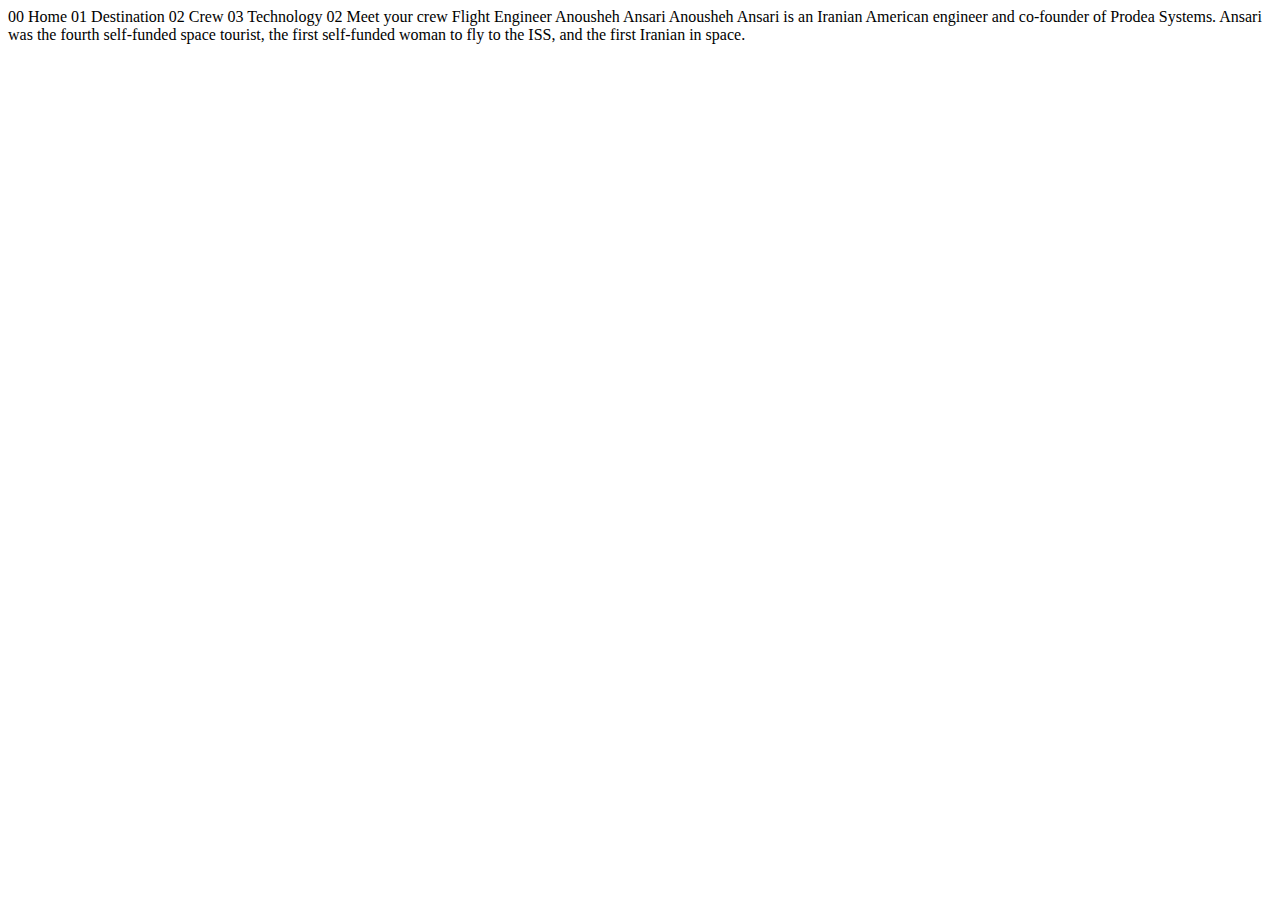
==== starter-code/crew-engineer.html @ ad38965b "Finished Navbar" ====
<!DOCTYPE html>
<html lang="en">
<head>
  <meta charset="UTF-8">
  <meta name="viewport" content="width=device-width, initial-scale=1.0">

  <link rel="icon" type="image/png" sizes="32x32" href="./assets/favicon-32x32.png">
  
  <title>Frontend Mentor | Space tourism website</title>
</head>
<body>

  00 Home
  01 Destination
  02 Crew
  03 Technology

  02 Meet your crew

  Flight Engineer
  Anousheh Ansari

  Anousheh Ansari is an Iranian American engineer and co-founder of Prodea Systems. 
  Ansari was the fourth self-funded space tourist, the first self-funded woman to 
  fly to the ISS, and the first Iranian in space. 
</body>
</html>
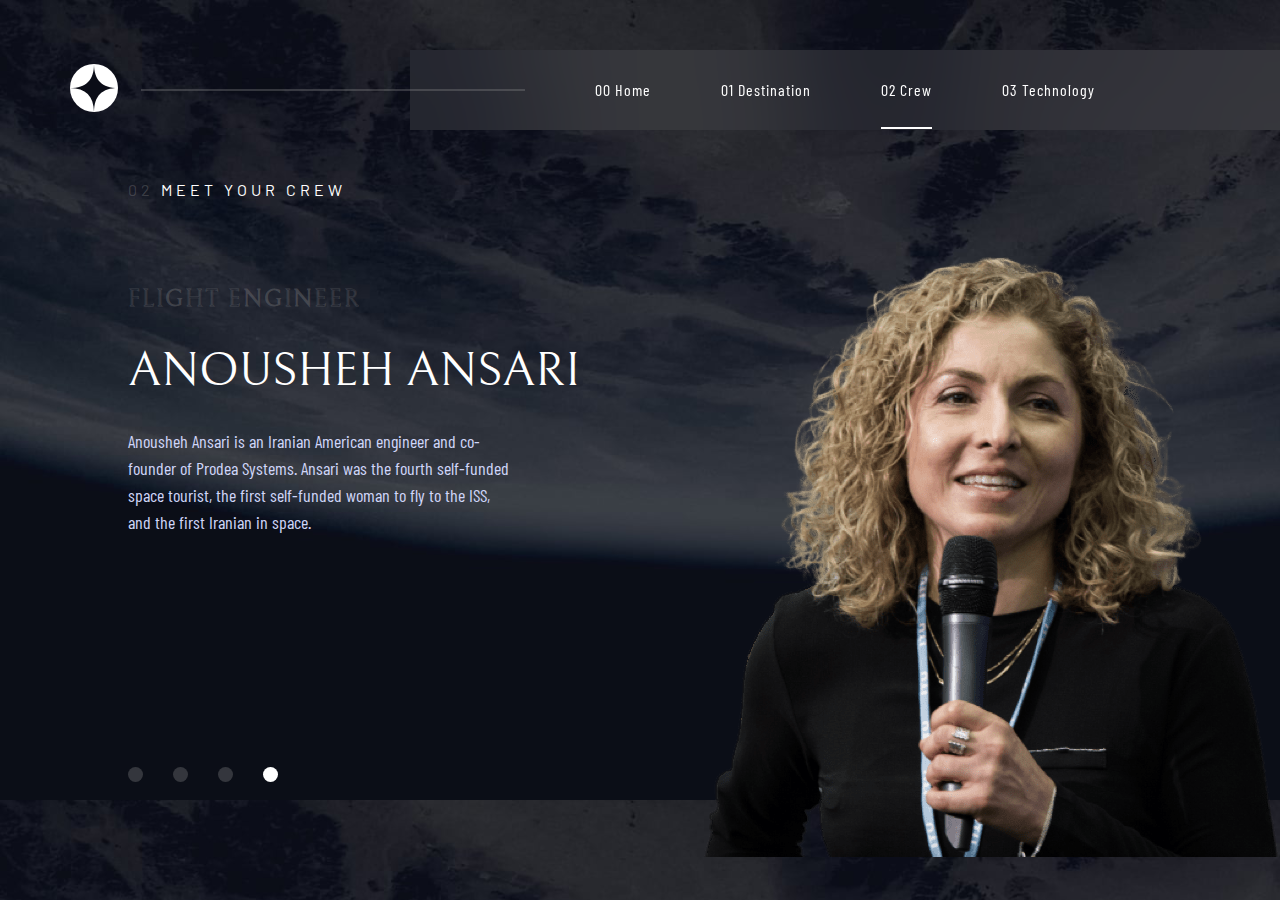
==== commit a4d7f11b: "Finished Destination & Crew" ====
--- a/starter-code/crew-engineer.html
+++ b/starter-code/crew-engineer.html
@@ -1,15 +1,35 @@
 <!DOCTYPE html>
 <html lang="en">
-<head>
-  <meta charset="UTF-8">
-  <meta name="viewport" content="width=device-width, initial-scale=1.0">
+  <head>
+    <meta charset="UTF-8" />
+    <meta name="viewport" content="width=device-width, initial-scale=1.0" />
+    <link rel="stylesheet" href="./css/crew.css" />
+    <link rel="stylesheet" href="./css/framework.css" />
+    <link
+      rel="icon"
+      type="image/png"
+      sizes="32x32"
+      href="./assets/favicon-32x32.png"
+    />
+    <!-- Google Fonts -->
+    <link rel="preconnect" href="https://fonts.googleapis.com" />
+    <link rel="preconnect" href="https://fonts.gstatic.com" crossorigin />
+    <link
+      href="https://fonts.googleapis.com/css2?family=Barlow+Condensed:ital,wght@0,100;0,200;0,300;0,400;0,500;0,600;0,700;0,800;0,900;1,100;1,200;1,300;1,400;1,500;1,600;1,700;1,800;1,900&family=Barlow:ital,wght@0,100;0,200;0,300;0,400;0,500;0,600;0,700;0,800;0,900;1,100;1,200;1,300;1,400;1,500;1,600;1,700;1,800;1,900&family=Bellefair&display=swap"
+      rel="stylesheet"
+    />
+    <!-- Google Fonts -->
+    <link
+      rel="icon"
+      type="image/png"
+      sizes="32x32"
+      href="./assets/favicon-32x32.png"
+    />
 
-  <link rel="icon" type="image/png" sizes="32x32" href="./assets/favicon-32x32.png">
-  
-  <title>Frontend Mentor | Space tourism website</title>
-</head>
-<body>
-
+    <title>Crew | Commander</title>
+  </head>
+  <body>
+    <!-- 
   00 Home
   01 Destination
   02 Crew
@@ -22,6 +42,54 @@
 
   Anousheh Ansari is an Iranian American engineer and co-founder of Prodea Systems. 
   Ansari was the fourth self-funded space tourist, the first self-funded woman to 
-  fly to the ISS, and the first Iranian in space. 
-</body>
-</html>+  fly to the ISS, and the first Iranian in space.  -->
+    <div class="landing">
+      <div class="navbar">
+        <div class="logo">
+          <img src="./assets/shared/logo.svg" alt="" />
+        </div>
+        <span class="line mobile-d-none"></span>
+        <ul>
+          <li><a href="/index.html" class="link-style">00 Home</a></li>
+          <li>
+            <a href="./destination-moon.html" class="link-style"
+              >01 Destination</a
+            >
+          </li>
+          <li>
+            <a href="./crew-commander.html" class="link-style active"
+              >02 Crew</a
+            >
+          </li>
+          <li>
+            <a href="./technology-vehicle.html" class="link-style"
+              >03 Technology</a
+            >
+          </li>
+        </ul>
+      </div>
+      <div class="container">
+        <p><span>02</span> MEET YOUR CREW</p>
+        <div class="info">
+          <h2>FLIGHT ENGINEER</h2>
+          <h1>ANOUSHEH ANSARI</h1>
+          <p>
+            Anousheh Ansari is an Iranian American engineer and co-founder of
+            Prodea Systems. Ansari was the fourth self-funded space tourist, the
+            first self-funded woman to fly to the ISS, and the first Iranian in
+            space.
+          </p>
+          <div class="bullets">
+            <ul>
+              <a href="./crew-commander.html" class=""><li></li></a>
+              <a href="./crew-specialist.html" class=""><li></li></a>
+              <a href="./crew-pilot.html" class=""><li></li></a>
+              <a href="./crew-engineer.html" class="active"><li></li></a>
+            </ul>
+          </div>
+        </div>
+        <img src="./assets/crew/image-anousheh-ansari.png" alt="" class="image" />
+      </div>
+    </div>
+  </body>
+</html>
--- a/starter-code/css/crew.css
+++ b/starter-code/css/crew.css
@@ -0,0 +1,98 @@
+/* Start General Rules */
+:root {
+    --dark-color: #0B0D17;
+    --light-color: #D0D6F9;
+    --white: #ffffff;
+    --main-font: "Bellefair", serif;
+    --secondary-font: "Barlow Condensed", sans-serif; 
+    --text-font: "Barlow", sans-serif;
+}
+* {
+    padding: 0;
+    margin: 0;
+    box-sizing: border-box;
+}
+body {
+    background-image: url("../assets/crew/background-crew-desktop.jpg");
+    background-size: cover;
+    color: var(--white);
+}
+/* End General Rules */
+/* Start Content */
+.container {
+    display: grid;
+    grid-template-columns: repeat(2, 1fr);
+    width: calc(100% - 10%);
+    margin-left: 10%;
+    position: relative;
+}
+.container > p {
+    grid-column: span 1 / span 1;
+    max-width: fit-content;
+    max-height: fit-content;
+    font-family: var(--text-font);
+    letter-spacing: 4px;
+}
+.container > p > span {
+    color: #9797974c;
+}
+.container img {
+    /* width: 357px; */
+    /* height: 500px; */
+    grid-column: 2 / 3;
+}
+.container .image {
+    position: absolute;
+    margin-top: 75px;
+}
+.info {
+    grid-column: 1 / 2;
+    margin-top: 15%;
+}
+.info h1 {
+    font-size: 3rem;
+    font-family: var(--main-font);
+    font-weight: 400;
+    margin-block: 30px;
+    max-width: 500px;
+}
+.info h2 {
+    font-size: 1.5rem;
+    color: #9797974c;
+    font-family: var(--main-font);
+    letter-spacing: 2px;
+}
+.info > p {
+    color: var(--light-color);
+    max-width: 67%;
+    font-size: 18px;
+    line-height: 150%;
+    font-family: var(--secondary-font);
+}
+/* End Content */
+/* Start Bullets */
+.bullets ul {
+    list-style-type: none;
+    display: flex;
+    margin-left: -15px;
+    position: absolute;
+    margin-top: 20%;
+}
+.bullets ul a {
+    width: 15px;
+    height: 15px;
+    background-color: #9797974c;
+    border-radius: 50%;
+    margin-inline: 15px;
+    cursor: pointer;
+}
+.bullets ul a:not(.active):hover {
+    background-color: #9797977e;
+}
+.bullets .active {
+    background-color: var(--white);
+}
+.bullets .special {
+    margin-top: calc(13% + 7px)
+}
+/* End Bullets */--- a/starter-code/css/framework.css
+++ b/starter-code/css/framework.css
@@ -0,0 +1,76 @@
+:root {
+    --dark-color: #0B0D17;
+    --light-color: #D0D6F9;
+    --white: #ffffff;
+    --main-font: "Bellefair", serif;
+    --secondary-font: "Barlow Condensed", sans-serif; 
+    --text-font: "Barlow", sans-serif;
+}
+.link-style {
+    color: var(--white);
+    text-decoration: none;
+    font-family: var(--secondary-font);
+    letter-spacing: 1px;
+    position: relative;
+}
+.active:hover::after {
+    opacity: 1;
+}
+/* Start Navbar Styling */
+.navbar {
+    display: flex;
+    justify-content: space-between;
+    align-items: center;
+    margin: 40px 0;
+    width: auto;
+    height: 100px;
+}
+.navbar .logo {
+    margin-left: 70px;
+}
+.line {
+    height: 2px;
+    width: 30%;
+    position: absolute;
+    background-color: #9797974c;
+    margin-left: 11%;
+    z-index: 2;
+}
+.navbar ul {
+    display: flex;
+    list-style-type: none;
+    padding: 30px 150px;
+    backdrop-filter: blur(50px);
+    background-color: #97979722;
+}
+.navbar ul li {
+    padding-inline: 35px;
+}
+ul li a::after {
+    content: '';
+    width: 0;
+    height: 2px;
+    background-color: rgb(255, 255, 255);
+    position: absolute;
+    left: 0;
+    bottom: -30px;
+    transition-duration: .3s;
+}
+ul li .active {
+    color: var(--white) !important;
+}
+ul li .active::after {
+    width: 100%;
+}
+ul li a:hover::after {
+    width: 100%;
+}
+ul li a:not(.active):hover::after {
+    opacity: .5;
+}
+@media (max-width: 768px) {
+    .mobile-d-none {
+        display: none;
+    }
+}
+/* End Navbar Styling */